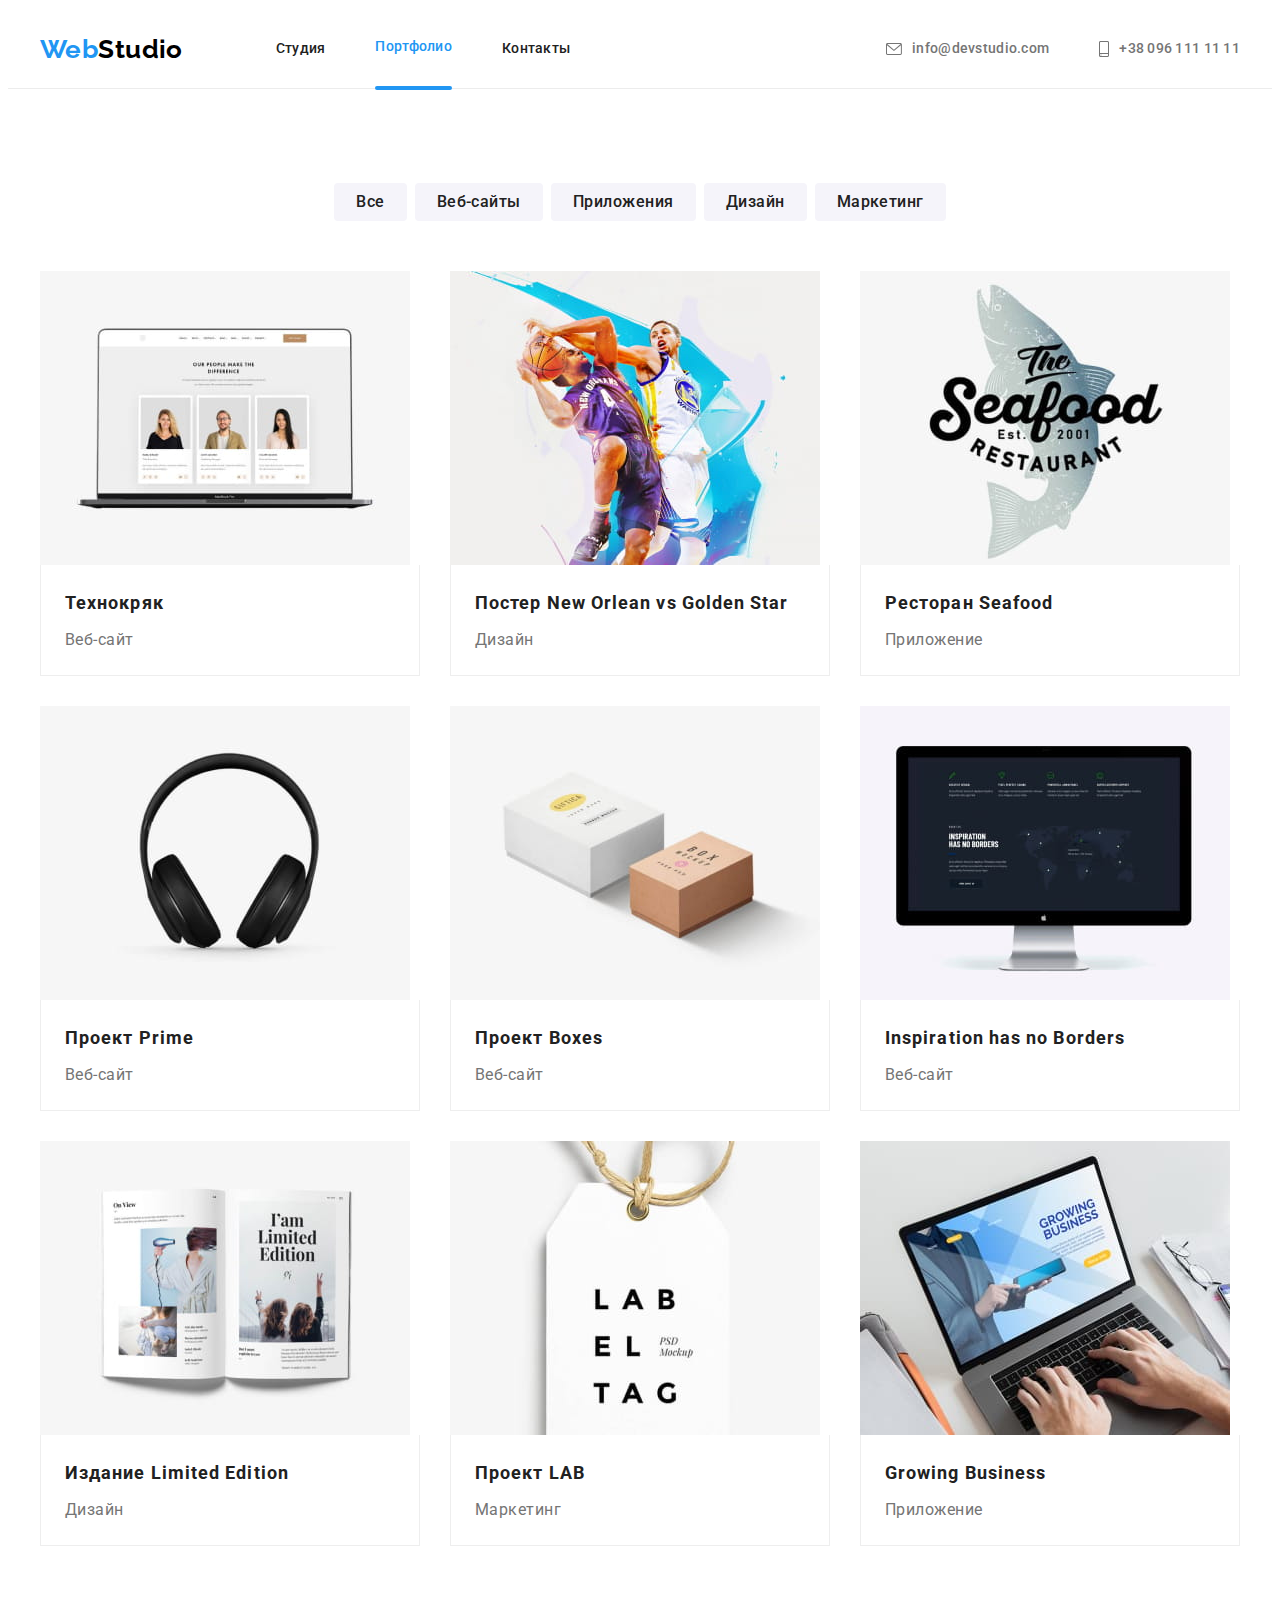
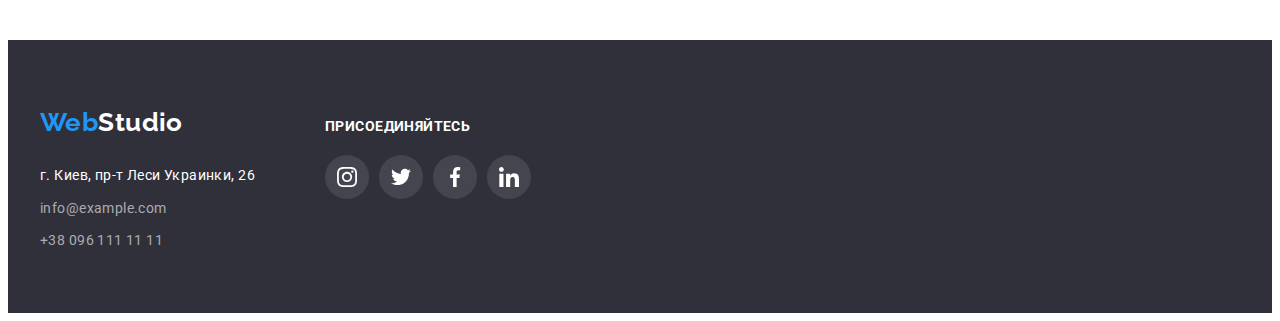
==== porfolio.html @ ae42a1ed "скопировал" ====
<!DOCTYPE html>
<html lang="ru">

<head>
    <link rel="stylesheet" href="https://cdnjs.cloudflare.com/ajax/libs/modern-normalize/1.1.0/modern-normalize.min.css"
        integrity="sha512-wpPYUAdjBVSE4KJnH1VR1HeZfpl1ub8YT/NKx4PuQ5NmX2tKuGu6U/JRp5y+Y8XG2tV+wKQpNHVUX03MfMFn9Q=="
        crossorigin="anonymous" referrerpolicy="no-referrer" />
    <meta charset="UTF-8">
    <meta http-equiv="X-UA-Compatible" content="IE=edge">
    <meta name="viewport" content="width=device-width, initial-scale=1.0">
    <title>WebStudio</title>
    <link rel="preconnect" href="https://fonts.googleapis.com">
    <link rel="preconnect" href="https://fonts.gstatic.com" crossorigin>
    <link href="https://fonts.googleapis.com/css2?family=Raleway:wght@700&family=Roboto:wght@400;500;700;900&display=swap"
        rel="stylesheet">
    <link rel="stylesheet" href="./css/styles.css" />
   
</head>

<body>
    <!--Шапка сайта-->
    <header class="header">
    
        <nav class="header-container container">
    
    
            <a class="logo" href="/">Web<span class="studio">Studio</span> </a>
    
            <ul class=" site-nav list ">
                <li ><a href="./index.html">Студия </a></li>
                <li class="current current-link"><a href="./porfolio.html">Портфолио</a></li>
                <li> <a href="">Контакты</a></li>
            </ul>
    
            <ul class="site-contact list">
                <li class="contact-items"> <a href="mailto:info@devstudio.com"> <svg class="icon-contact" width="16"
                            height="12">
                            <use href="./images/icons.svg#icon-letter"></use>
                        </svg> info@devstudio.com</a> </li>
                <li class="contact-items"> <a href="tel:+380961111111"> <svg class="icon-contact" width="10" height="16">
                            <use href="./images/icons.svg#icon-phone"></use>
                        </svg>+38 096 111 11 11</a></li>
            </ul>
    
        </nav>
    
    </header>
    <main>
    
<section class="portfolio-section">
    <div class="container portfolio">
    <ul class="list btn">
        <li class="list-btn"> <button class="btn-portfolio" type="button">Все</button></li>
        <li class="list-btn"> <button class="btn-portfolio" type="button">Веб-сайты</button></li>
        <li class="list-btn"> <button class="btn-portfolio" type="button">Приложения</button></li>
        <li class="list-btn">  <button class="btn-portfolio" type="button">Дизайн</button></li>
        <li class="list-btn">  <button class="btn-portfolio" type="button">Маркетинг</button></li>
        
    </ul>




<h1 class="portfolio-title">Портфолио</h1>
<ul class="list portfolio">
<li class="portfolio-content"> 
<div class="wrap-block">
<img src="./images/porfolio0.jpg" alt="Ноутбук" width="370">
<p class="wpap-text">Технокряк это современная площадка распространения коронавируса. Компании используют эту платформу
    для цифрового
    шпионажа и атак на защищённые сервера конкурентов.</p></div>
<div class="content-block">
<h2 class="tittle-porfolio">Технокряк</h2>
<p class="text-portfolio">Веб-сайт</p>
</div>
</li>
 
<li class="portfolio-content"> 
    <div class="wrap-block">
    <img src="./images/portfolio1.jpg" alt="Постер" width="370">
    <p class="wpap-text">Технокряк это современная площадка распространения коронавируса. Компании используют эту платформу
        для цифрового
        шпионажа и атак на защищённые сервера конкурентов.</p></div>
    <div class="content-block">
    <h2 class="tittle-porfolio">Постер <span lang="en">New Orlean vs Golden Star </span> </h2>
    <p class="text-portfolio">Дизайн</p>
    </div>
</li>

<li class="portfolio-content">
    <div class="wrap-block">
        <img src="./images/portfolio2.jpg" alt="Логотип рыбного ресторана" width="370">
        <p class="wpap-text">Технокряк это современная площадка распространения коронавируса. Компании используют эту платформу
            для цифрового
            шпионажа и атак на защищённые сервера конкурентов.</p></div>
<div class="content-block">
    <h2 class="tittle-porfolio"> Ресторан <span lang="en">Seafood </span> </h2>
    <p class="text-portfolio">Приложение</p>
    </div>
</li>

<li class="portfolio-content wrap">
    <div class="wrap-block">
            <img src="./images/portfolio3.jpg" alt="Наушнники" width="370">
        <p class="wpap-text">Технокряк это современная площадка распространения коронавируса. Компании используют эту платформу для цифрового
    шпионажа и атак на защищённые сервера конкурентов.</p>
    </div>
<div class="content-block">
    <h2 class="tittle-porfolio">Проект <span lang="en"> Prime </span> </h2>
    <p class="text-portfolio">Веб-сайт</p>
    </div>
</li>
<li class="portfolio-content">
    <div class="wrap-block">
    <img src="./images/portfolio4.jpg" alt="Коробки" width="370">
    <p class="wpap-text">Технокряк это современная площадка распространения коронавируса. Компании используют эту платформу
        для цифрового
        шпионажа и атак на защищённые сервера конкурентов.</p></div>
    <div class="content-block">
    <h2 class="tittle-porfolio">Проект <span lang="en">Boxes</span></h2>
    <p class="text-portfolio">Веб-сайт</p>
    </div>
</li>


<li class="portfolio-content">
    <div class="wrap-block">
    <img src="./images/portfolio5.jpg" alt="Монитор" width="370">
    <p class="wpap-text">Технокряк это современная площадка распространения коронавируса. Компании используют эту платформу
        для цифрового
        шпионажа и атак на защищённые сервера конкурентов.</p></div>
    <div class="content-block">
    <h2 class="tittle-porfolio" lang="en">Inspiration has no Borders</h2>
    <p class="text-portfolio">Веб-сайт</p>
    </div>
</li>

<li class="portfolio-content">
    <div class="wrap-block">
    <img src="./images/porfolio6.jpg" alt="Журнал" width="370">
    <p class="wpap-text">Технокряк это современная площадка распространения коронавируса. Компании используют эту платформу
        для цифрового
        шпионажа и атак на защищённые сервера конкурентов.</p></div>
    <div class="content-block">
    <h2 class="tittle-porfolio">Издание <span lang="en">Limited Edition</span> </h2>
    <p class="text-portfolio">Дизайн</p>
    </div>
</li>

<li class="portfolio-content" >
    <div class="wrap-block">
    <img src="./images/porfolio7.jpg" alt="Эмблема" width="370">
    <p class="wpap-text">Технокряк это современная площадка распространения коронавируса. Компании используют эту платформу
        для цифрового
        шпионажа и атак на защищённые сервера конкурентов.</p></div>
    <div class="content-block">
    <h2 class="tittle-porfolio">Проект <span lang="en">LAB</span> </h2>
    <p class="text-portfolio">Маркетинг</p>
    </div>
</li>

<li class="portfolio-content" >
    <div class="wrap-block">
    <img src="./images/portfolio8.jpg" alt="Руки набирают текст на клавиатуре ноутбука" width="370">
    <p class="wpap-text">Технокряк это современная площадка распространения коронавируса. Компании используют эту платформу
        для цифрового
        шпионажа и атак на защищённые сервера конкурентов.</p>
        </div>
    <div class="content-block">
    <h2  class="tittle-porfolio" lang="en">Growing Business </h2>
    <p class="text-portfolio">Приложение</p>
    </div>
</li>


</ul>
</div>

</section>
    </main>
    <!--Футер-->
<footer class="footer-section">
    <div class="footer-block  container">
        <div class="logo-address-block">
            <a class="logo footer" href="/">Web<span class="studio footer">Studio</span> </a>
            <address class="address">г. Киев, пр-т Леси Украинки, 26 <br>
                <a class="mail" href="mailto:info@devstudio.com">info@example.com </a><br>
                <a href="tel:+380961111111">+38 096 111 11 11</a>
            </address>
        </div>


        <div class="footer-social">
            <p class="join">присоединяйтесь</p>
            <ul class=" list social-list">
                <li class="social-item-footer ">
                    <a class="social-link-footer" href="">
                        <svg class="footer-icon">
                            <use href="./images/icons.svg#icon-instagram"></use>
                        </svg>
                    </a>
                </li>

                <li class="social-item-footer ">
                    <a class="social-link-footer" href="">
                        <svg class="footer-icon">
                            <use href="./images/icons.svg#icon-twitter"></use>
                        </svg>
                    </a>
                </li>

                <li class="social-item-footer">
                    <a class="social-link-footer" href="">
                        <svg class="footer-icon">
                            <use href="./images/icons.svg#icon-facebook"></use>
                        </svg></a>
                </li>

                <li class="social-item-footer">
                    <a class="social-link-footer" href="">
                        <svg class="footer-icon">
                            <use href="./images/icons.svg#icon-linkedin"></use>
                        </svg></a>
                </li>
            </ul>

        </div>
    </div>
</footer>


</body>

</html>
---- css/styles.css ----
/* Основной цвет текста #757575; */
/* Дополнительный цвет текста (заголовки) #212121; */
/* Фон героя и футера #2F303A; */
/* фон секции 1 и портфолио #E5E5E5; */
/* Фон секции2 #F5F4FA; */
/* цвет активный #2196F3 */

:root {
  --main-color-rext: #757575;
  --title-color-text: #212121;
  --action-color: #2196F3;
  --hero-footer-color:#2F303A;
}



p,
h1,
h2,
h3,
h4,
h5,
h6 {
    margin: 0;
}

ul {
    margin: 0;
    padding: 0;
}

body{
font-family: roboto; sans-serif;
font-style: normal;
font-weight: 400;
font-size: 14px;
line-height: 1.7;
letter-spacing: 0.03em;
background-color:white;
color: var(--main-color-rext);
}
/* -----------------------------------------------------------------------------------------------------------------------------------Студия */

/* -----------------------------------------------------------Логотип-------------------------------------------------------------- */
.logo {
  font-family: Raleway; sans-serif;
font-style: normal;
font-weight: 700;
font-size: 26px;
line-height: 1.19

letter-spacing: 0.03em;
color: var(--action-color);



}
.logo .studio {
  color: black;
}
a { text-decoration:none;}

.header {
  background-color: #FFFFFF;
  height: 80px;
  border-bottom: 1px solid #ECECEC;
;
}

 
img {
    display: block;
    max-width: 100%;
}



/* ----------------------------------навигация сайта------------------------------------------- */


.header-container {
  display:flex;
  align-items: center;
  
}



.site-nav{
  display: flex;
  align-items: center;
 
  margin-left: 93px;
}

.site-contact {
  display: flex;
  /* align-items: center; */
 
  margin-left: auto;
}
.site-contact li { 
  margin-right: 50px;
 
}
.site-contact li:last-child {margin-right: 0px;}

.container {
  width: 1200px;
    padding-left: 15px;
    padding-right: 15px;
    margin: 0 auto;
    /* border: 1px solid tomato */
    
}

.site-nav li {
  margin-right: 50px;
}

.site-nav li:last-child{ margin-right: 0px;}

.list {
  list-style: none;}

.site-nav a 
{
font-weight: 500;
font-size: 14px;
line-height: 1.14;
letter-spacing: 0.02em;
padding-top: 31px;
padding-bottom: 31px;
display: block;
transition-property: color;
transition-duration: 250ms;
transition-timing-function: cubic-bezier(0.4, 0, 0.2, 1); 

color: var(--title-color-text);
}

.site-nav a:hover, .site-nav a:focus 
{ outline: none;
color: var(--action-color);
}

.site-contact a {
font-weight: 500;
font-size: 14px;
line-height: 1.14;
letter-spacing: 0.02em;
display: flex;
align-items: center;
justify-content: center;
color: var(--main-color-rext);
transition-property: color;
transition-duration: 250ms;
transition-timing-function: cubic-bezier(0.4, 0, 0.2, 1); 
}
.site-contact a:hover, 
.site-contact a:focus 
{ outline: none;
color: var(--action-color);
}

.current a {
  color: var(--action-color);
}

 .current-link::after{
  content: "";
  width: 100%;
  height: 4px;
  display: block;
 background-color:var(--action-color);
 border-radius: 2px;
  
} 

.icon-contact {
  margin-right: 10px;
  fill: #757575;
  
}

/* .contact-items {
  display: flex;
  align-items: center;
  justify-content: center;
} */


.contact-items:hover .icon-contact,
.site-contact a:focus .icon-contact
 {
  fill: var(--action-color);
}

/* ----------------------------------------------герой--------------------------------------------------------- */
.title-hero {

font-weight: 900;
font-size: 44px;
line-height: 1.36;
text-align: center;
letter-spacing: 0.06em;
text-transform: uppercase;
/* padding-top: 200px; */
margin-bottom: 30px;

color: #FFFFFF;
}

.hero { 
  background-color:#C4C4C4;
  text-align: center;
padding-top: 200px;
padding-bottom: 200px;
/* height: 600px; */
/* margin-bottom: 94px; */


}

.overlay {
  max-width: 1600px;
  height: 600px;
  margin-left: auto;
  margin-right: auto;
  background-image: linear-gradient(
  rgba(47, 48, 58, 0.4),rgba(47, 48, 58, 0.4)

),

url(../images/imghero.jpg);
background-position: center;
background-size: cover;
}

.btn-hero {
font-family: Roboto;
font-style: inherit;
font-weight: 700;
font-size: 16px;
line-height: 1.87;
padding: 10px 32px;
border: 1px solid var(--action-color);

border-radius: 4px;
text-align: center;
letter-spacing: 0.06em;
box-shadow: 0px 4px 4px rgba(0, 0, 0, 0.15);
color: #FFFFFF;

background: var(--action-color);
}

/* ---------------------особенности--------------- */




.none-title{
  display: none;
}
.peculiarities-title {
font-weight: 700;
font-size: 14px;
line-height: 1.14;
letter-spacing: 0.03em;
text-transform: uppercase;
margin-bottom: 10px;

color: var(--title-color-text);
}


.peculiarities-icon{
  width: 70px;
  height: 70px;
  }

.icon-block{
  
 display: flex;
  justify-content: center;
   align-items: center;
  height: 120px;
  margin-bottom: 30px;
  background-color: #F5F4FA;
}


.list.peculiarities{
  display: flex;
  /* padding-bottom: 94px ;
  padding-top: 94px; */
}
/* .container.peculiarities{
padding-bottom: 94px ;
padding-top: 94px;
} */

.peculiarities-section{
padding-bottom: 94px ;
padding-top: 94px;
}

.peculiarities-content {
  width: 270px;
  margin-right: 30px;
 
}

.peculiarities-content:last-child {margin-right: 0px;}


/* ---------------Чем мы занимаемся-------------------- */



.we-do-title {
font-weight:700;
font-size: 36px;
line-height: 1.16;
text-align: center;
letter-spacing: 0.03em;
margin-bottom: 50px;
color: var(--title-color-text);

}

.list.photo {
  display: flex;
  margin-right: -30px;
}

.do-section{
padding-bottom: 94px;
}
.photo-content{
margin-right: 30px;
flex-basis: calc(100% / 3 - 30px);
}

/* .photo-content:last-child {margin-right: 0px;} */

/* --------------------Наша комманда------------------------ */

.comand-section {
  background-color: #F5F4FA;
  padding-top: 94px;
padding-bottom: 94px;
}

.list.comand {
display: flex;


}


.comand-content {

  margin-right: 30px;
  width: 270px;
/* height: 368px; */
height: 428px;
left: 215px;
background: #FFFFFF;
box-shadow: 0px 1px 3px rgba(0, 0, 0, 0.12), 0px 1px 1px rgba(0, 0, 0, 0.14), 0px 2px 1px rgba(0, 0, 0, 0.2);
border-radius: 0px 0px 4px 4px;

}
.comand-content:last-child{margin-right: 0px;}



.comand-title{
font-weight:700;
font-size: 36px;
line-height: 1.16;
text-align: center;
letter-spacing: 0.03em;

margin-bottom: 50px;
color: var(--title-color-text);

}

.name-comand{
font-weight: 500;
font-size: 16px;
line-height: 1.18;
text-align: center;
letter-spacing: 0.03em;
color: var(--title-color-text);
padding-top: 30px;
padding-bottom: 10px;
}

.discription-comand{
text-align: center;
margin-bottom: 16px;

}

.social-list{
  display: flex;
  justify-content: center;
  
}

.comand-icon{
  height: 20px;
  width: 20px;
   fill: #AFB1B8; 
   transition-property: fill;
transition-duration: 250ms;
transition-timing-function: cubic-bezier(0.4, 0, 0.2, 1); 
}

.social-item {
  width: 44px;
  height: 44px;
margin-right: 10px;
}

.social-item:last-child {margin-right: 0px;}

.social-link {
  width: 100%;
  height: 100%;
  border-radius: 50%;
  display: flex;
  align-items: center;
  justify-content: center;
  transition-property: background-color;
transition-duration: 250ms;
transition-timing-function: cubic-bezier(0.4, 0, 0.2, 1); 
}

.social-link:hover, .social-link:focus {
  background-color: var(--action-color);
}

.social-link:hover .comand-icon,  
.social-link:focus .comand-icon {
  fill: white;
  
}

/*-----------наши клиенты----------*/
.clients {
  padding-top: 94px;
  padding-bottom: 94px;
}

.cliets-title{
  font-family: Roboto;
font-style: normal;
font-weight: bold;
font-size: 36px;
line-height: 1.16;
text-align: center;
letter-spacing: 0.03em;

color: var(--title-color-text);
margin-bottom: 50px;

}


.clients-icon {
  width: 106px;
  height: 60px; 
  fill: #AFB1B8;
  transition-property: fill;
  transition-duration: 250ms;
  transition-timing-function: cubic-bezier(0.4, 0, 0.2, 1); 


}

  .link-clients:hover .clients-icon, 
.link-clients:focus .clients-icon {
  fill: var(--action-color);
}  

/* .clients-content:focus,
.clients-content:hover {
  border-color: var(--action-color);
}  */

.clients-content:focus .link-clients,
.clients-content:hover .link-clients{
  fill: var(--action-color);
   border-color: var(--action-color);
}




.clients-block {
  display: flex;
  align-items: center;
  justify-content: center;
}

 .clients-content {
  /* height: 92px;
  width: 170px;
  border: 1px solid #AFB1B8;
  border-radius: 4px;
  display: flex;
  align-items: center;
  justify-content: center; */
  margin-right: 30px;
}
.clients-content:last-child {margin-right: 0px;} 


 .link-clients {
  height: 92px;
  width: 170px;
  border: 1px solid #AFB1B8;
  border-radius: 4px;
  display: flex;
  align-items: center;
  justify-content: center;
  margin-right: 30px;
  transition-property: border-color;
transition-duration: 250ms;
transition-timing-function: cubic-bezier(0.4, 0, 0.2, 1); 
}
.link-clients:last-child {margin-right: 0px;} 


/* ---------------Футер ------------------------*/


.studio.footer {
  color: #FFFFFF;
}

.address {
  margin-top: 20px;
  
}
.footer-section {
  background-color: var(--hero-footer-color);
    padding-top: 60px;
  padding-bottom: 60px;
}

.footer-block {
  display: flex;
  align-items: baseline;
}

.join {
  font-family: Roboto;
font-style: normal;
font-weight: 700;
font-size: 14px;
line-height: 1.14;
letter-spacing: 0.03em;
text-transform: uppercase;
margin-bottom: 20px;
color: #FFFFFF;

}

.footer-icon {
  width: 20px;
  height: 20px;
  fill: white;
}

.social-item-footer{
  width: 44px;
  height: 44px;
  margin-right: 10px;
}

.social-link-footer {
  width: 100%;
  height: 100%;
  
  background-color: rgba(255, 255, 255, 0.1);
  border-radius: 50px;
display: flex;
align-items: center;
justify-content: center;
transition-property: background-color;
transition-duration: 250ms;
transition-timing-function: cubic-bezier(0.4, 0, 0.2, 1); 
}

.social-link-footer:hover,
.social-link-footer:focus {
  background-color: var(--action-color);
}

.footer-social {
  margin-left: 70px;
  
}


.address a {

font-style: inherit;
color: rgba(255, 255, 255, 0.6);
transition-property: color;
transition-duration: 250ms;
transition-timing-function: cubic-bezier(0.4, 0, 0.2, 1); 
}


 .address {
font-style: normal;
color: #FFFFFF;
transition-property: color;
transition-duration: 250ms;
transition-timing-function: cubic-bezier(0.4, 0, 0.2, 1); 
 }
  
 .address a:hover, .address a:focus {
   color: var(--action-color);
 }


.container .address .mail {
  display:inline-block;
  margin-top: 9px;
  margin-bottom: 9px;
}


 /* ----------------------------------------------------------------------------------------------------------------------------Портфолио */
.portfolio-title {

  display: none;
}

.portfolio-section {
  padding-top: 94px;
  padding-bottom: 94px;
}

 /* Фильтр конпки */

.btn-portfolio {
transition-property:background-color, color, box-shadow;
transition-duration: 250ms;
transition-timing-function: cubic-bezier(0.4, 0, 0.2, 1);
font-family: Roboto; sans-serif;
font-style: inherit;
font-weight: 500;
font-size: 16px;
line-height: 1.62;
border-radius: 4px;
border: 0px solid #F5F4FA ;
text-align: center;
letter-spacing: 0.03em;
color: var(--title-color-text);
background-color:  #F5F4FA;
padding: 6px 22px 

}



 




.list-btn {
  margin-right: 8px;
 
}

.list.btn {
  margin-bottom: 50px;
}
 .list-btn:last-child{
   margin-right: 0px;
 }


.btn-portfolio:hover, .btn-portfolio:focus { outline: none;
  color: #FFFFFF;
  background-color: var(--action-color);
  box-shadow: 0px 4px 4px rgba(0, 0, 0, 0.25), 0px 3px 1px rgba(0, 0, 0, 0.1), 0px 1px 2px rgba(0, 0, 0, 0.08);
}

.content-block {
  padding: 20px 24px;
  border-bottom: 1px solid #EEEEEE;
  border-left: 1px solid #EEEEEE;
  border-right: 1px solid #EEEEEE;
}

.tittle-porfolio {
font-weight: 700;
font-size: 18px;
line-height: 2;
letter-spacing: 0.06em;
color: var(--title-color-text);
margin-bottom: 4px;
}

.text-portfolio {
font-size: 16px;
line-height: 1.87;
letter-spacing: 0.03em;

}

.list.portfolio {
  display: flex;
  flex-wrap: wrap;
  margin-right: -30px;
  
  margin-bottom: -30px;
  
}

.list.btn {
  display: flex;
  justify-content:center
}

.portfolio-content {
  margin-right: 30px;
  margin-bottom: 30px;
  flex-basis: calc(100% / 3 - 30px);
  position: relative;
 transition-property:box-shadow;
transition-duration: 250ms;
transition-timing-function: cubic-bezier(0.4, 0, 0.2, 1);
}

.portfolio-content:hover {
  box-shadow: 0px 1px 1px rgba(0, 0, 0, 0.12), 0px 4px 4px rgba(0, 0, 0, 0.06), 1px 4px 6px rgba(0, 0, 0, 0.16);

}

.wrap-block {
  position: relative;
 overflow: hidden;
}

.wpap-text {
background-color: rgba(33, 150, 243, 0.9);
color: #FFFFFF;
font-family: Roboto;
font-style: normal;
font-weight: 400;
font-size: 18px;
line-height: 1.6;
letter-spacing: 0.03em;
position: absolute;
top: 0;
left: 0;
height: 100%;
padding: 63px 24px;
transform: translateY(100%);
 transition: transform 250ms cubic-bezier(0.4, 0, 0.2, 1); 

}

 .portfolio-content:hover .wpap-text {
  transform: translateY(0);
} 

/*----------------------модалка------------------*/

.backdrop {
  width: 100vw;
  height: 100vh;
  background-color: rgba(0, 0, 0, 0.2);
  position: fixed;
  top: 0;
  transition: opacity 250ms cubic-bezier(0.4, 0, 0.2, 1), visibility 250ms cubic-bezier(0.4, 0, 0.2, 1);
  
}

.modal {
  width: 528px;
  min-height: 581px;
  background-color: #FFFFFF;
  position: absolute;
  box-shadow: 0px 1px 3px rgba(0, 0, 0, 0.12), 0px 1px 1px rgba(0, 0, 0, 0.14), 0px 2px 1px rgba(0, 0, 0, 0.2);
border-radius: 4px;
top: 50%;
left: 50%;
transform: translate(-50%, -50%);
transition-duration: 250ms;
transition-timing-function: cubic-bezier(0.4, 0, 0.2, 1);
}

.modal-btn {
  border: 1px solid rgba(0, 0, 0, 0.1);
  border-radius: 50%;
  width: 30px;
  height: 30px;
  display: flex;
  align-items: center;
  justify-content: center;
  position: absolute;
  top: 8px;
  right: 8px;
}

 .backdrop.is-hidden {
    visibility: hidden;
    opacity: 0;
    pointer-events: none;
}
 
.backdrop.is-hidden .modal {
    transform: rotate(180deg);
    transition: transform 250ms cubic-bezier(0.4, 0, 0.2, 1);;
}
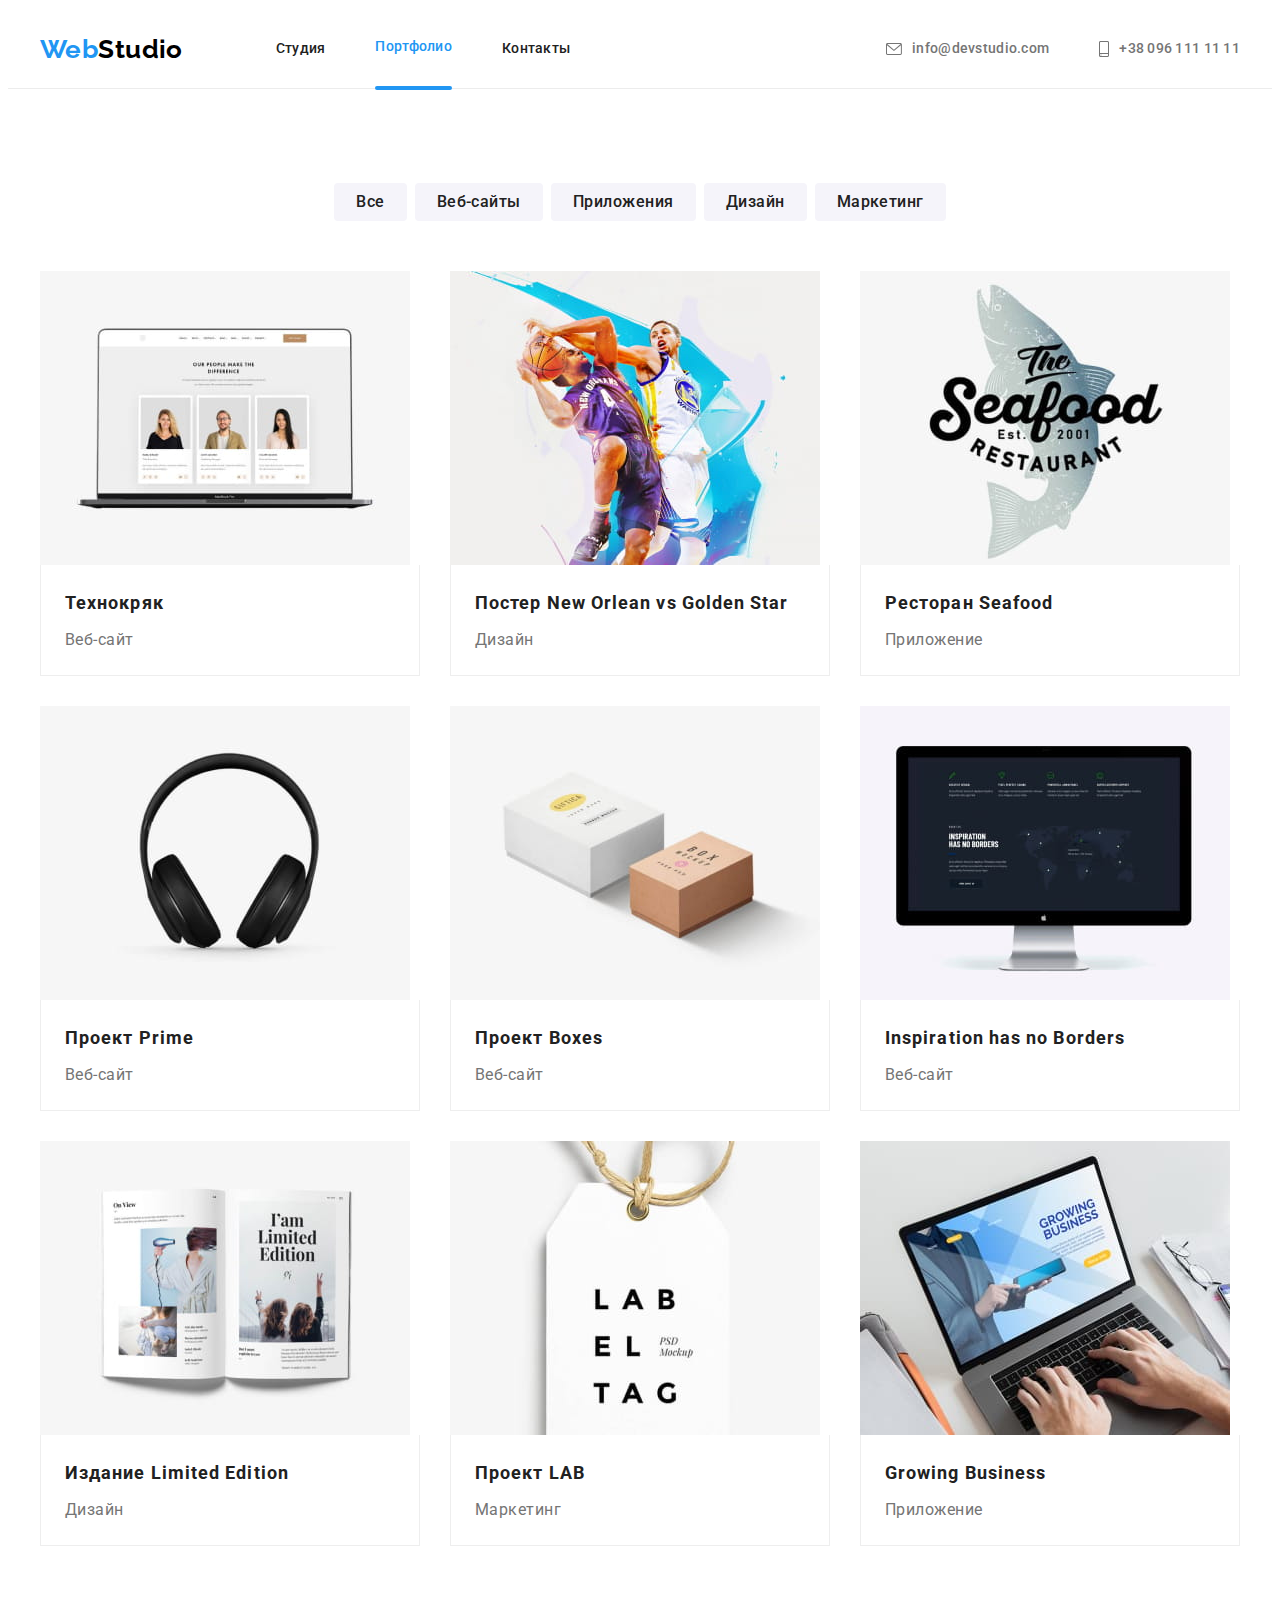
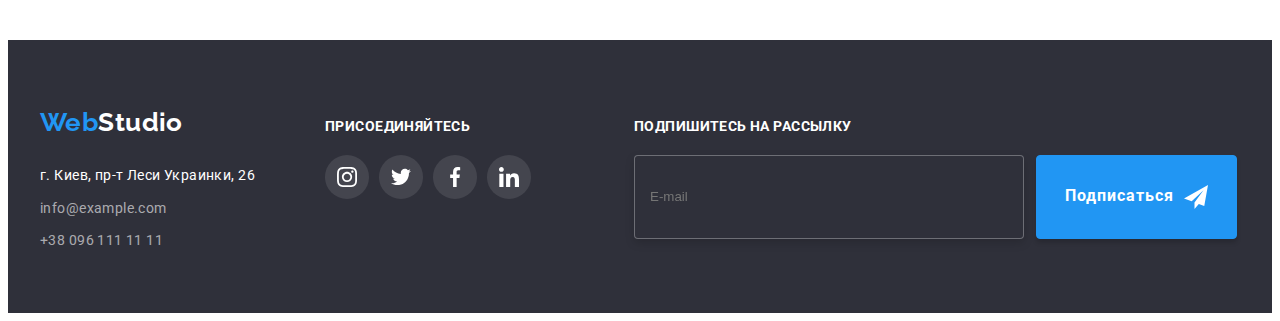
==== commit 548aa906: "готово" ====
--- a/porfolio.html
+++ b/porfolio.html
@@ -225,6 +225,29 @@
             </ul>
 
         </div>
+
+
+
+        <div class="footer-subscribe">
+            <p class="subscribe-header">Подпишитесь на рассылку</p>
+            <form action="">
+                <div class="subscribe-wrap">
+                    <label class="subscribe-label" for="subscribe"></label>
+                    <input class="input-subscribe" type="email" id="subscribe" name="subscribe mail"
+                        placeholder="E-mail">
+
+
+                    <button class="subscribe-btn" type="submit">Подписаться <svg class="icon-btn" width='24'
+                            height='24'>
+                            <use href="./images/icons.svg#icon-iconbtn"></use>
+                        </svg></button>
+                </div>
+
+            </form>
+
+        </div>
+
+
     </div>
 </footer>
 
--- a/css/styles.css
+++ b/css/styles.css
@@ -343,6 +343,32 @@
 flex-basis: calc(100% / 3 - 30px);
 }
 
+
+.block-over {
+  position: relative;
+}
+
+.text-over{
+  position: absolute;
+  bottom: 0;
+  width: 100%;
+  background-color: rgba(47, 48, 58, 0.8);
+  height: 70px;
+  display: flex;
+  align-items: center;
+  justify-content: center;
+  font-family: Roboto;
+font-style: normal;
+font-weight: 700;
+font-size: 14px;
+line-height: 1.14;
+
+letter-spacing: 0.03em;
+text-transform: uppercase;
+
+color: #FFFFFF;
+}
+
 /* .photo-content:last-child {margin-right: 0px;} */
 
 /* --------------------Наша комманда------------------------ */
@@ -637,6 +663,74 @@
   margin-bottom: 9px;
 }
 
+.footer-subscribe {
+  margin-left: 93px;
+  /* display: flex;
+  align-items: center;
+  justify-content: center; */
+
+}
+
+.subscribe-wrap{
+  display: flex;
+  
+ 
+  
+}
+
+.input-subscribe{
+  width: 358px;
+  height: 50px;
+  padding: 16px 15px;
+  background: #2F303A;
+  border: 1px solid rgba(255, 255, 255, 0.3);
+margin-right: 12px;
+filter: drop-shadow(0px 4px 4px rgba(0, 0, 0, 0.15));
+border-radius: 4px;
+}
+
+.subscribe-header{
+  font-family: Roboto;
+font-style: normal;
+font-weight: 700;
+font-size: 14px;
+line-height: 1.14;
+letter-spacing: 0.03em;
+text-transform: uppercase;
+color: #FFFFFF;
+margin-bottom: 20px;
+}
+
+.subscribe-btn{
+  padding: 10px 28px;
+  
+  margin: 0;
+  background-color: var(--action-color);
+  box-shadow: 0px 4px 4px rgba(0, 0, 0, 0.15);
+border-radius: 4px;
+border: 1px solid var(--action-color);
+font-family: Roboto;
+font-style: normal;
+font-weight:700;
+font-size: 16px;
+line-height: 1.8;
+position: relative;
+/* identical to box height, or 187% */
+
+ display: flex;
+align-items: center;
+text-align: center;
+letter-spacing: 0.06em; 
+
+
+color: #FFFFFF;
+
+}
+
+.icon-btn {
+ 
+  margin-left: 10px;
+}
 
  /* ----------------------------------------------------------------------------------------------------------------------------Портфолио */
 .portfolio-title {
@@ -797,6 +891,7 @@
 border-radius: 4px;
 top: 50%;
 left: 50%;
+padding: 40px;
 transform: translate(-50%, -50%);
 transition-duration: 250ms;
 transition-timing-function: cubic-bezier(0.4, 0, 0.2, 1);
@@ -813,6 +908,17 @@
   position: absolute;
   top: 8px;
   right: 8px;
+  background-color: white;
+}
+
+ 
+.modal-btn:hover .modal-close-icon,
+.modal-btn:focus .modal-close-icon{
+  fill: var(--action-color);
+}
+
+.modal-close-icon{
+  transition: fill 250ms cubic-bezier(0.4, 0, 0.2, 1);
 }
 
  .backdrop.is-hidden {
@@ -823,5 +929,190 @@
  
 .backdrop.is-hidden .modal {
     transform: rotate(180deg);
-    transition: transform 250ms cubic-bezier(0.4, 0, 0.2, 1);;
-}+    transition: transform 250ms cubic-bezier(0.4, 0, 0.2, 1);
+}
+
+.form-modal {
+  display: flex;
+  flex-direction: column;
+
+}
+
+.head-form {
+  font-family: Roboto;
+font-style: normal;
+font-weight: 700;
+font-size: 20px;
+line-height: 1.15;
+text-align: center;
+letter-spacing: 0.03em;
+margin-bottom: 12px;
+color: #212121;
+}
+
+.modal-form-input {
+ 
+  width: 100%;
+  height: 42px;
+
+   padding-left: 42px; 
+
+  border: 1px solid rgba(33, 33, 33, 0.2);
+  border-radius: 4px;
+  transition: border-color 250ms cubic-bezier(0.4, 0, 0.2, 1);
+
+}
+.modal-form-input:focus {
+  outline: none;
+  border-color: var(--action-color);
+}
+
+.modal-form-wraper{
+  display: block;
+  position: relative;
+  margin-bottom: 28px;
+}
+
+.input-icon{
+  position: absolute;
+ top: 50%;
+ left: 12px;
+ transform: translateY(-50%);
+ 
+transition: fill 250ms cubic-bezier(0.4, 0, 0.2, 1);
+}
+
+.modal-form-input:focus + .input-icon {
+fill: var(--action-color);
+}
+
+.modal-form-field  
+{
+font-family: Roboto;
+font-style: normal;
+font-weight: 400;
+font-size: 12px;
+line-height: 1.16;
+letter-spacing: 0.01em;
+color: #757575; 
+margin-bottom: 4px;
+
+
+}
+
+.modal-form-coment{
+  font-family: Roboto;
+font-style: normal;
+font-weight: 400;
+font-size: 12px;
+line-height: 1.16;
+letter-spacing: 0.01em;
+color: #757575; 
+margin-bottom: 4px;
+
+}
+
+ .textarea-coment{
+   width: 100%;
+   height: 120px;
+   border: 1px solid rgba(33, 33, 33, 0.2);
+   border-radius: 4px;
+   resize: none;
+   padding: 12px 16px;
+   margin-bottom: 20px;
+   
+ }
+
+ .textarea-coment::placeholder {
+font-family: Roboto;
+font-style: normal;
+font-weight: 400;
+font-size: 14px;
+line-height: 1.14;
+letter-spacing: 0.01em;
+
+color: rgba(117, 117, 117, 0.5);
+ }
+
+ .form-checkbox{
+   display: flex;
+   align-items: center;
+   justify-content: center;
+
+ }
+
+ 
+ .modal-form-btn{
+align-self: center;
+padding: 10px 55px;
+font-family: Roboto;
+font-style: normal;
+font-weight: 700;
+font-size: 16px;
+line-height: 1.87;
+align-items: center;
+text-align: center;
+letter-spacing: 0.06em;
+color: white;
+background-color: var(--action-color);
+box-shadow: 0px 4px 4px rgba(0, 0, 0, 0.15);
+border-radius: 4px;
+border: none;
+margin-top: 30px;
+
+ }
+
+ .form-checkbox::before {
+   display: block;
+   content:"";
+   height: 15px;
+   width: 15px;
+   border: 2px solid #212121;
+   border-radius: 2px;
+   cursor: pointer;
+   margin-right: 7px;
+   
+ } 
+
+ .input-form-checkbox:checked + .form-checkbox::before {
+   background-color: var(--action-color);
+   background-image: url(../images/check1.svg);
+   background-repeat: no-repeat;
+   background-size: contain;
+   background-position: center;
+   background-origin: border-box;
+   border-color: var(--action-color);
+ }
+ 
+
+.check-police {
+  text-decoration: underline;
+}
+
+ .checkbox-span {
+   display: flex;
+   align-items: center;
+   justify-content: center;
+ }
+
+
+ .visually-hidden {
+  position: absolute;
+  width: 1px;
+  height: 1px;
+  margin: -1px;
+  padding: 0;
+  overflow: hidden;
+  border: 0;
+  clip: rect(0 0 0 0)
+}
+
+/* .subscribe-btn::after {
+  content: " ";
+  width: 24px;
+  height: 24px;
+  background-size: contain;
+  background-origin: border-box;
+  background-repeat: no-repeat;
+  background-position: center;
+  background-image: url(../images/iconbtn.svg); */
